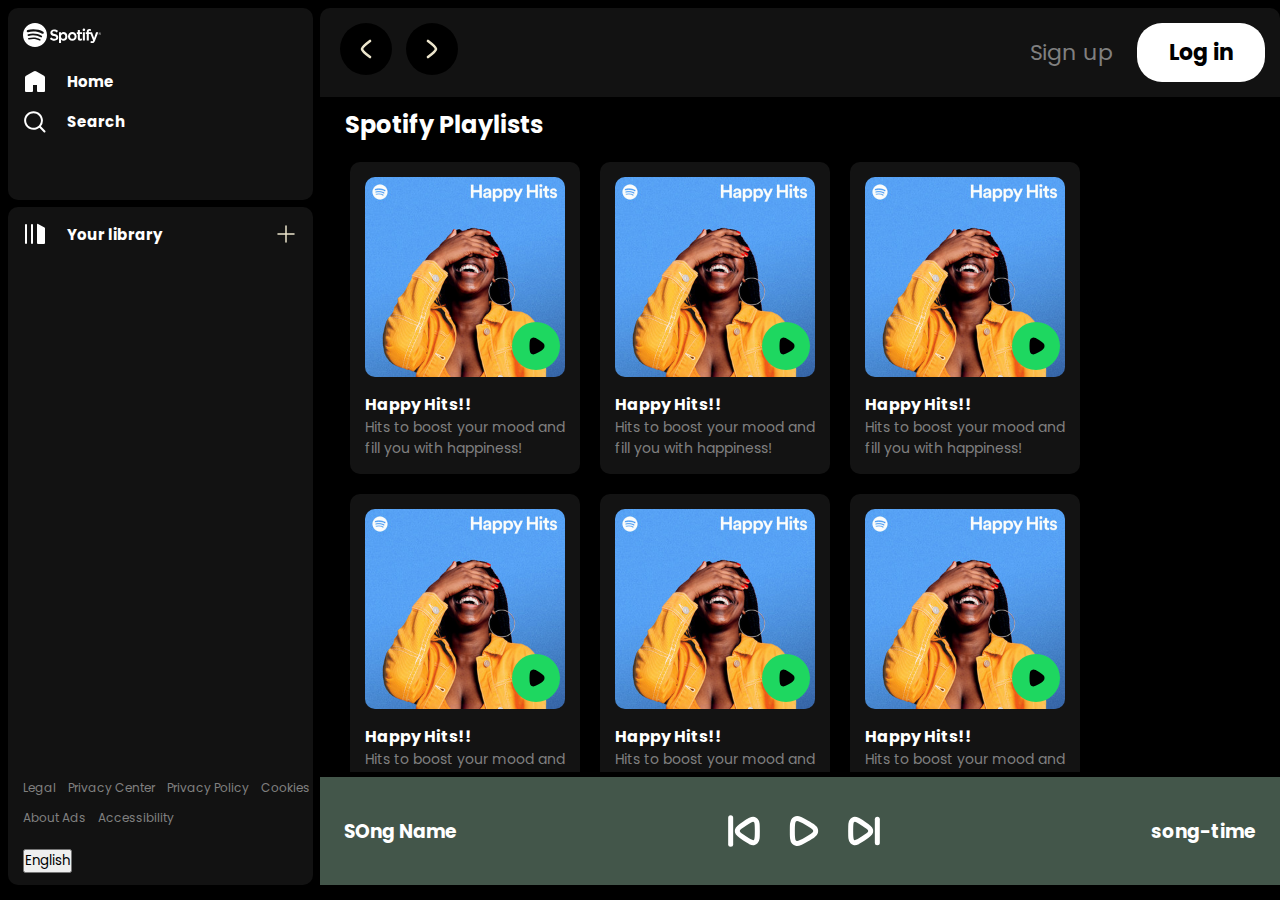
==== index.html @ 208f056e "song list fetching done library song list UI done list card remaining" ====
<!DOCTYPE html>
<html lang="en">

<!-- head -->

<head>
      <!-- charset & viewport -->
      <meta charset="UTF-8">
      <meta name="viewport" content="width=device-width, initial-scale=1.0">

      <!-- author -->
      <meta name="author" content="Himanshu Gupta">

      <!-- description -->
      <meta name="description"
            content="Spotify : This is mode version of Spotify Web Application. This application has some cool feauters like it can automaticaly detect your systems music & audio files and display it to you. You can listen music and also use play, pause and stop like features.">

      <!-- title -->
      <title>Spotify - Web Player: Music for everyone</title>

      <!-- css -->
      <link rel="stylesheet" href="style.css">
      <link rel="stylesheet" href="utiliy.css">
</head>

<!-- body -->

<body>
      <div class="body flex">
            <div class="left">
                  <div class="home bg-grey rounded m-1_5 p-3">
                        <div class="logo">
                              <img class="invert" src="assets/logo.svg" alt="Spotify_logo">
                        </div>
                        <ul>
                              <li><img class="invert" src="assets/home.svg" alt="home">Home</li>
                              <li><img class="invert" src="assets/search.svg" alt="home">Search</li>
                        </ul>
                  </div>
                  <div class="library bg-grey rounded m-1_5 p-3">
                        <div class="flex justify-between">
                              <div class="heading">
                                    <img class="invert" src="assets/playlist.svg" alt="list_icon">
                                    <span>Your library</span>
                              </div>
                              <img class="invert" src="assets/add.svg" alt="add">
                        </div>
                        <div class="song-list my-3 bg-black rounded">
                              <ul class="songs"></ul>
                        </div>
                        <div class="footer">
                              <div class="footer-content">
                                    <div><a href="https://www.spotify.com/in-en/legal/"><span>Legal</span></a></div>
                                    <div><a href="https://www.spotify.com/in-en/privacy/"><span>Privacy
                                                      Center</span></a></div>
                                    <div><a href="https://www.spotify.com/in-en/legal/privacy-policy/"><span>Privacy
                                                      Policy</span></a></div>
                                    <div><a
                                                href="https://www.spotify.com/in-en/legal/cookies-policy/"><span>Cookies</span></a>
                                    </div>
                                    <div><a href="https://www.spotify.com/in-en/legal/privacy-policy/#s3"><span>About
                                                      Ads</span></a></div>
                                    <div><a
                                                href="https://www.spotify.com/in-en/accessibility/"><span>Accessibility</span></a>
                                    </div>
                              </div>
                              <div class="footer-btn">
                                    <button><span>English</span></button>
                              </div>
                        </div>
                  </div>
            </div>
            <div class="right rounded my-1_5">
                  <div class="header bg-grey p-3">
                        <div class="nav">
                              <img class="invert mx-1" src="assets/left.svg" alt="">
                              <img class="invert mx-1" src="assets/right.svg" alt="">
                        </div>
                        <div class="buttons">
                              <button class="btn-signup">Sign up</button>
                              <button class="btn-login">Log in</button>
                        </div>
                  </div>
                  <div class="playlists">
                        <h2 class="my-2 px-5">Spotify Playlists</h2>
                        <div class="card-container flex flex-wrap mx-4">
                              <div class="card flex flex-col p-3 m-2 rounded">
                                    <img src="assets/card_img.jpg" alt="">
                                    <div class="play">
                                          <img src="assets/playGreen.svg" alt="">
                                    </div>
                                    <div class="description mt-3">
                                          <h4>Happy Hits!!</h4>
                                          <p>Hits to boost your mood and fill you with happiness!</p>
                                    </div>
                              </div>
                              <div class="card flex flex-col p-3 m-2 rounded">
                                    <img src="assets/card_img.jpg" alt="">
                                    <div class="play">
                                          <img src="assets/playGreen.svg" alt="">
                                    </div>
                                    <div class="description mt-3">
                                          <h4>Happy Hits!!</h4>
                                          <p>Hits to boost your mood and fill you with happiness!</p>
                                    </div>
                              </div>
                              <div class="card flex flex-col p-3 m-2 rounded">
                                    <img src="assets/card_img.jpg" alt="">
                                    <div class="play">
                                          <img src="assets/playGreen.svg" alt="">
                                    </div>
                                    <div class="description mt-3">
                                          <h4>Happy Hits!!</h4>
                                          <p>Hits to boost your mood and fill you with happiness!</p>
                                    </div>
                              </div>
                              <div class="card flex flex-col p-3 m-2 rounded">
                                    <img src="assets/card_img.jpg" alt="">
                                    <div class="play">
                                          <img src="assets/playGreen.svg" alt="">
                                    </div>
                                    <div class="description mt-3">
                                          <h4>Happy Hits!!</h4>
                                          <p>Hits to boost your mood and fill you with happiness!</p>
                                    </div>
                              </div>
                              <div class="card flex flex-col p-3 m-2 rounded">
                                    <img src="assets/card_img.jpg" alt="">
                                    <div class="play">
                                          <img src="assets/playGreen.svg" alt="">
                                    </div>
                                    <div class="description mt-3">
                                          <h4>Happy Hits!!</h4>
                                          <p>Hits to boost your mood and fill you with happiness!</p>
                                    </div>
                              </div>
                              <div class="card flex flex-col p-3 m-2 rounded">
                                    <img src="assets/card_img.jpg" alt="">
                                    <div class="play">
                                          <img src="assets/playGreen.svg" alt="">
                                    </div>
                                    <div class="description mt-3">
                                          <h4>Happy Hits!!</h4>
                                          <p>Hits to boost your mood and fill you with happiness!</p>
                                    </div>
                              </div>
                              <div class="card flex flex-col p-3 m-2 rounded">
                                    <img src="assets/card_img.jpg" alt="">
                                    <div class="play">
                                          <img src="assets/playGreen.svg" alt="">
                                    </div>
                                    <div class="description mt-3">
                                          <h4>Happy Hits!!</h4>
                                          <p>Hits to boost your mood and fill you with happiness!</p>
                                    </div>
                              </div>
                              <div class="card flex flex-col p-3 m-2 rounded">
                                    <img src="assets/card_img.jpg" alt="">
                                    <div class="play">
                                          <img src="assets/playGreen.svg" alt="">
                                    </div>
                                    <div class="description mt-3">
                                          <h4>Happy Hits!!</h4>
                                          <p>Hits to boost your mood and fill you with happiness!</p>
                                    </div>
                              </div>
                              <div class="card flex flex-col p-3 m-2 rounded">
                                    <img src="assets/card_img.jpg" alt="">
                                    <div class="play">
                                          <img src="assets/playGreen.svg" alt="">
                                    </div>
                                    <div class="description mt-3">
                                          <h4>Happy Hits!!</h4>
                                          <p>Hits to boost your mood and fill you with happiness!</p>
                                    </div>
                              </div>
                              <div class="card flex flex-col p-3 m-2 rounded">
                                    <img src="assets/card_img.jpg" alt="">
                                    <div class="play">
                                          <img src="assets/playGreen.svg" alt="">
                                    </div>
                                    <div class="description mt-3">
                                          <h4>Happy Hits!!</h4>
                                          <p>Hits to boost your mood and fill you with happiness!</p>
                                    </div>
                              </div>
                              <div class="card flex flex-col p-3 m-2 rounded">
                                    <img src="assets/card_img.jpg" alt="">
                                    <div class="play">
                                          <img src="assets/playGreen.svg" alt="">
                                    </div>
                                    <div class="description mt-3">
                                          <h4>Happy Hits!!</h4>
                                          <p>Hits to boost your mood and fill you with happiness!</p>
                                    </div>
                              </div>
                              <div class="card flex flex-col p-3 m-2 rounded">
                                    <img src="assets/card_img.jpg" alt="">
                                    <div class="play">
                                          <img src="assets/playGreen.svg" alt="">
                                    </div>
                                    <div class="description mt-3">
                                          <h4>Happy Hits!!</h4>
                                          <p>Hits to boost your mood and fill you with happiness!</p>
                                    </div>
                              </div>
                              <div class="card flex flex-col p-3 m-2 rounded">
                                    <img src="assets/card_img.jpg" alt="">
                                    <div class="play">
                                          <img src="assets/playGreen.svg" alt="">
                                    </div>
                                    <div class="description mt-3">
                                          <h4>Happy Hits!!</h4>
                                          <p>Hits to boost your mood and fill you with happiness!</p>
                                    </div>
                              </div>
                        </div>
                        <div id="divCurrentSong" class="playbar flex justify-between items-center">
                              <div class="song-info">
                                    <h3>SOng Name</h3>
                              </div>
                              <div class="song-btn flex">
                                    <img class="invert btn" src="assets/pre.svg" alt="pre">
                                    <img class="invert btn" src="assets/play.svg" alt="play/pause">
                                    <img class="invert btn" src="assets/next.svg" alt="next">
                              </div>
                              <div class="song-time">
                                    <h3>song-time</h3>
                              </div>
                        </div>
                  </div>
            </div>
      </div>
      <script src="script.js"></script>
</body>

</html>
---- style.css ----
@import url('https://fonts.googleapis.com/css2?family=Poppins:wght@100;200;300;400;500;600;700;800;900&display=swap');

* {
      margin: 0;
      padding: 0;
      font-family: 'Poppins', sans-serif;
}

body {
      background-color: black;
      color: white;
}

.left {
      width: 25vw;
      position: relative;
}

.home {
      height: 18vh;
}

.home ul li {
      list-style: none;
      font-weight: 700;
      font-size: 15px;
      display: flex;
      gap: 20px;
      padding-top: 16px;
}

.library {
      height: 72vh;
}

.heading {
      font-weight: 700;
      font-size: 15px;
      display: flex;
      gap: 20px;
      align-items: center;
}

.home ul img,
.heading img {
      width: 24px;
}

.right {
      width: 75vw;
      position: relative;
}

.footer {
      position: absolute;
      bottom: 0;
      margin: 20px 0px;
}

.footer-content {
      display: flex;
      flex-wrap: wrap;
      font-size: 12px;
      justify-items: center;
      align-items: center;
      gap: 12px;
      margin: 20px 0px;
}

.footer-content a {
      text-decoration: none;
      color: grey;
}

.header {
      display: flex;
      justify-content: space-between;
      align-items: center;
      /* z-index: 1; */
      /* position: sticky;
      top: 7.5px; */
      /* height: 6vh; */
      border-top-right-radius: inherit;
      border-top-left-radius: inherit;
}

.header img {
      background-color: white;
      border-radius: 50%;
      padding: 10px;
      color: white;
}

.playlists {
      overflow-y: auto;
      max-height: 75vh;
}

.card {
      width: 200px;
      background: #131313;
      position: relative;
      transition: all 0.15s linear;
}

.card:hover {
      cursor: pointer;
      background-color: #252525;
}

.card img {
      object-fit: contain;
      width: 100%;
      border-radius: inherit;
}

.card .description h4 {
      font-size: 16px;
      font-weight: 700;
}

.card .description p {
      font-size: 14px;
      color: grey;
}

.card .play {
      position: absolute;
      width: 48px;
      height: 48px;
      right: 20px;
      top: 160px;
      border-radius: 50%;
      background-color: #1ed760;
}

.play:hover {
      background-color: #1fdf64;
      width: 50px;
      height: 50px;
      cursor: pointer;
      /* right: 20px;
      top: 160px;
      opacity: 1; */
}

.btn-signup {
      color: grey;
      background-color: transparent;
      font-size: 22px;
      border: none;
      margin-right: 20px;
}

.btn-signup:hover {
      color: white;
      cursor: pointer;
      font-size: 24px;
}

.btn-login {
      color: black;
      background-color: white;
      font-size: 22px;
      font-weight: bold;
      padding: 11px 30px;
      border-radius: 25px;
      border-color: transparent;
}

.btn-login:hover {
      background-color: rgb(243, 236, 236);
      cursor: pointer;
      font-size: 23px;
}

.playbar {
      position: absolute;
      bottom: 0;
      background-color: #43564a;
      width: 100%;
      padding: 24px;
      box-sizing: border-box;
      height: 12vh;
}

.playbar .song-btn {
      gap: 20px;
      size: 25px;
}

.song-btn>img {
      width: 40px;
}

.library .song-list .songs {
      overflow-y: auto;
      max-height: 52vh;
      padding: 0px 24px;
}

.songs > li{
      padding: 6px 0px;
      /* list-style: none; */
}
---- utiliy.css ----
/* not in use  */
.border-red-2px {
      border: 2px solid red;
      margin: 3px;
}

.flex {
      display: flex;
}

.justify-center {
      justify-content: center;
}

.justify-between {
      justify-content: space-between;
}

.items-center {
      align-items: center;
}

.flex-col {
      flex-direction: column;
}

.flex-wrap {
      flex-wrap: wrap;
}

.bg-grey {
      background: #121212;
      color: white;
}

/* not in use  */
.bg-black {
      background: black;
      color: white;
}

/* not in use  */
.border-black-1px {
      border: 1px solid black;
}

.invert {
      filter: invert(1);
}

.rounded {
      border-radius: 10px;
}

.my-1 {
      margin-top: 5px;
      margin-bottom: 5px;
}

.my-1_5 {
      margin-top: 7.5px;
      margin-bottom: 7.5px;
}

/* not in use  */
.my-2 {
      margin-top: 10px;
      margin-bottom: 10px;
}

/* not in use  */
.my-3 {
      margin-top: 15px;
      margin-bottom: 15px;
}

/* not in use  */
.my-4 {
      margin-top: 20px;
      margin-bottom: 20px;
}

.my-5 {
      margin-top: 25px;
      margin-bottom: 25px;
}

.mt-1 {
      margin-top: 5px;
}

.mt-1_5 {
      margin-top: 7.5px;
}

/* not in use  */
.mt-2 {
      margin-top: 10px;
}

/* not in use  */
.mt-3 {
      margin-top: 15px;
}

/* not in use  */
.mt-4 {
      margin-top: 20px;
}

.mt-5 {
      margin-top: 25px;
}

/* not in use  */
.mx-1 {
      margin-left: 5px;
      margin-right: 5px;
}

/* not in use  */
.mx-2 {
      margin-left: 10px;
      margin-right: 10px;
}

/* not in use  */
.mx-3 {
      margin-left: 15px;
      margin-right: 15px;
}

/* not in use  */
.mx-4 {
      margin-left: 20px;
      margin-right: 20px;
}

.mx-5 {
      margin-left: 25px;
      margin-right: 25px;
}

.m-1 {
      margin: 5px;
}

.m-1_5 {
      margin: 7.5px;
}

.m-2 {
      margin: 10px;
}

.m-3 {
      margin: 15px;
}

/* not in use  */
.m-4 {
      margin: 20px;
}

.m-5 {
      margin: 25px;
}

/* not in use  */
.p-1 {
      padding: 5px;
}

.p-2 {
      padding: 10px;
}

.p-3 {
      padding: 15px;
}

.p-4 {
      padding: 20px;
}

.p-5 {
      padding: 25px;
}

/* not in use  */
.px-1 {
      padding-left: 5px;
      padding-right: 5px;
}

/* not in use  */
.px-2 {
      padding-left: 10px;
      padding-right: 10px;
}

/* not in use  */
.px-3 {
      padding-left: 15px;
      padding-right: 15px;
}

/* not in use  */
.px-4 {
      padding-left: 20px;
      padding-right: 20px;
}

.px-5 {
      padding-left: 25px;
      padding-right: 25px;
}

.btn:hover{
      cursor: pointer;
}

/* .btn-black{
      background-color: black;
      color: white;
}

.btn-white{
      background-color: white;
      color: black;
}

.btn-black:hover{
      cursor: pointer;
      background-color: rgb(21, 21, 21);
}

.btn-white:hover{
      cursor: pointer;
      background-color: rgb(246, 239, 239)
} */

/* WebKit (Chrome, Safari) scrollbar styling */
::-webkit-scrollbar {
      width: 12px;
}

::-webkit-scrollbar-thumb {
      background-color: #333;
      /* Dark color for the thumb */
      border-radius: 6px;
}

::-webkit-scrollbar-track {
      background-color: #666;
      /* Track color */
}

/* General styling for both WebKit and Firefox */
body {
      scrollbar-width: thin;
      /* For Firefox */
}

/* Optional: hide the scrollbar when not scrolling */
/* Uncomment the following line if you want to hide the scrollbar when not scrolling */
/* body { overflow: -moz-scrollbars-none; } */
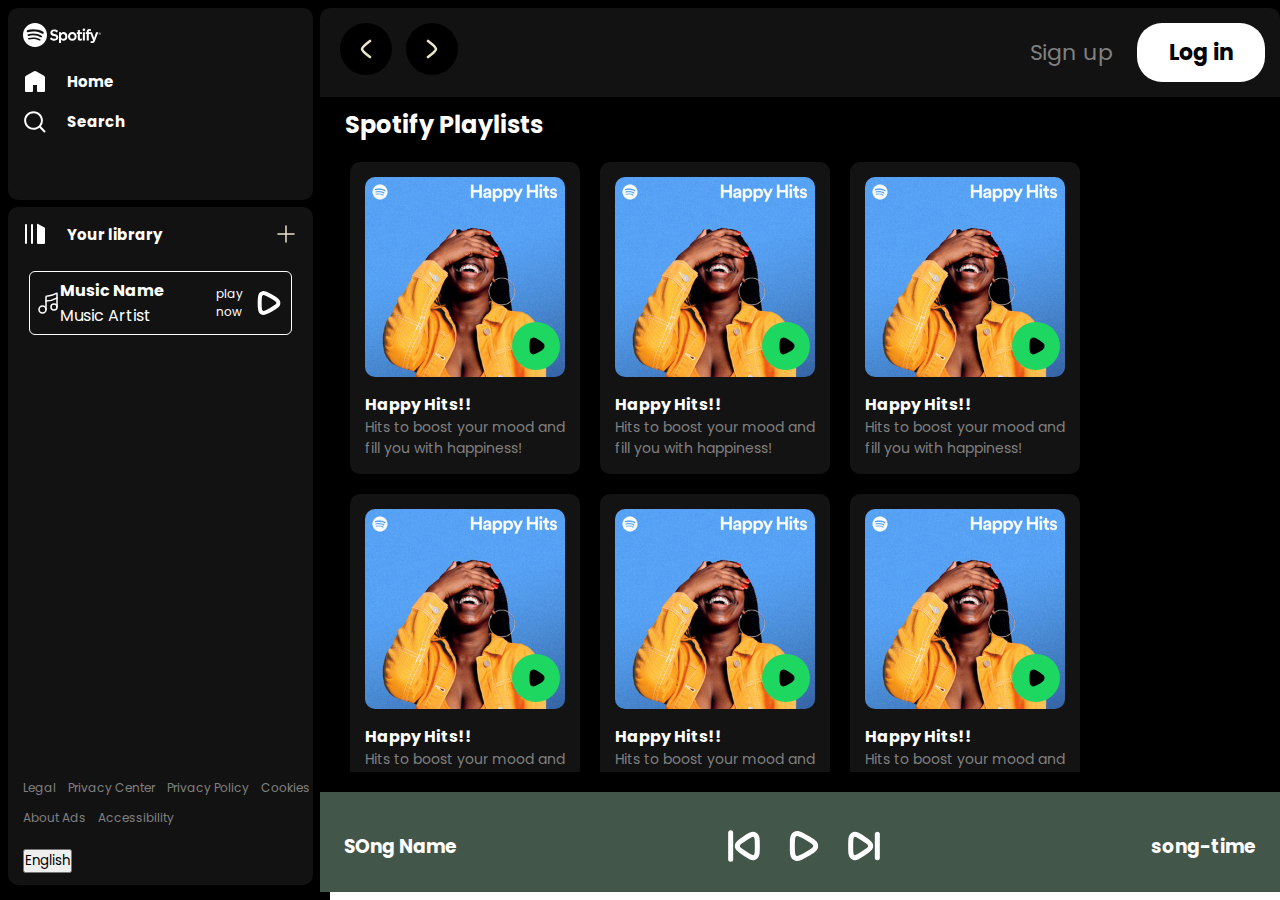
==== commit d9fcd89b: "music cards UI done" ====
--- a/index.html
+++ b/index.html
@@ -33,8 +33,8 @@
                               <img class="invert" src="assets/logo.svg" alt="Spotify_logo">
                         </div>
                         <ul>
-                              <li><img class="invert" src="assets/home.svg" alt="home">Home</li>
-                              <li><img class="invert" src="assets/search.svg" alt="home">Search</li>
+                              <li class="btn"><img class="invert" src="assets/home.svg" alt="home">Home</li>
+                              <li class="btn"><img class="invert" src="assets/search.svg" alt="home">Search</li>
                         </ul>
                   </div>
                   <div class="library bg-grey rounded m-1_5 p-3">
@@ -45,8 +45,20 @@
                               </div>
                               <img class="invert" src="assets/add.svg" alt="add">
                         </div>
-                        <div class="song-list my-3 bg-black rounded">
-                              <ul class="songs"></ul>
+                        <div class="song-list my-3 rounded">
+                              <ul class="songs">
+                                    <li class="my-2">
+                                          <img class="invert" src="assets/music.svg" alt="music">
+                                          <div class="info">
+                                                <div><b>Music Name</b></div>
+                                                <div>Music Artist</div>
+                                          </div>
+                                          <div class="play-now flex items-center">
+                                                <span>play now</span>
+                                                <img class="invert" src="assets/play.svg" alt="">
+                                          </div>
+                                    </li>
+                              </ul>
                         </div>
                         <div class="footer">
                               <div class="footer-content">
@@ -73,8 +85,8 @@
             <div class="right rounded my-1_5">
                   <div class="header bg-grey p-3">
                         <div class="nav">
-                              <img class="invert mx-1" src="assets/left.svg" alt="">
-                              <img class="invert mx-1" src="assets/right.svg" alt="">
+                              <img class="invert mx-1 btn" src="assets/left.svg" alt="">
+                              <img class="invert mx-1 btn" src="assets/right.svg" alt="">
                         </div>
                         <div class="buttons">
                               <button class="btn-signup">Sign up</button>
@@ -227,6 +239,11 @@
                               <div class="song-time">
                                     <h3>song-time</h3>
                               </div>
+                              <div class="seekbar">
+                                    <div class="circle">
+                                          
+                                    </div>
+                              </div>
                         </div>
                   </div>
             </div>
--- a/style.css
+++ b/style.css
@@ -175,10 +175,10 @@
 }
 
 .playbar {
-      position: absolute;
+      position: fixed;
       bottom: 0;
       background-color: #43564a;
-      width: 100%;
+      width: 75vw;
       padding: 24px;
       box-sizing: border-box;
       height: 12vh;
@@ -194,12 +194,49 @@
 }
 
 .library .song-list .songs {
-      overflow-y: auto;
+      overflow: auto;
       max-height: 52vh;
-      padding: 0px 24px;
+      padding: 0px 6px;
 }
 
 .songs > li{
-      padding: 6px 0px;
-      /* list-style: none; */
+      padding: 6px;
+      display: flex;
+      justify-content: space-between;
+      cursor: pointer;
+      align-items: center;
+      border: 1px solid white;
+      border-radius: 6px;
+}
+
+.songs > li > .info{
+      width: 234px;
+}
+
+.play-now{
+      gap: 10px;
+}
+
+.play-now > img{
+      height: 32px;
+}
+
+.play-now>span{
+      font-size: 12px;
+}
+
+.playbar .seekbar{
+      position: absolute;
+      bottom: 0;
+      right: 0;
+      background-color: white;
+      height: 8px;
+      width: 100%;
+}
+
+.seekbar .circle{
+      width: 1%;
+      height: 100%;
+      background-color: black;
+      transition: width 0.2s ease-out;
 }--- a/utiliy.css
+++ b/utiliy.css
@@ -216,7 +216,7 @@
       padding-right: 25px;
 }
 
-.btn:hover{
+.btn{
       cursor: pointer;
 }
 
@@ -242,7 +242,7 @@
 
 /* WebKit (Chrome, Safari) scrollbar styling */
 ::-webkit-scrollbar {
-      width: 12px;
+      width: 8px;
 }
 
 ::-webkit-scrollbar-thumb {
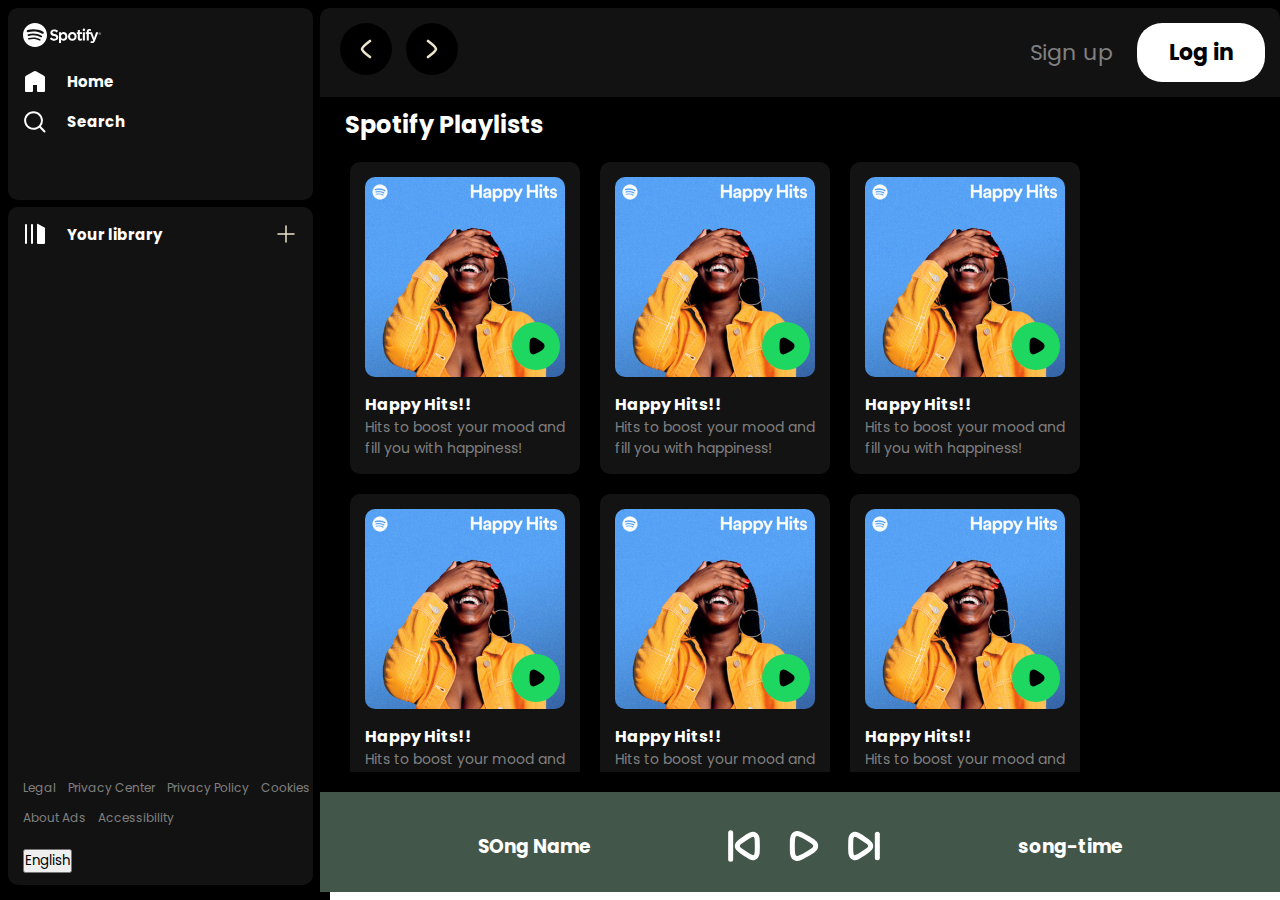
==== commit 59acc8c8: "play pause functionality added" ====
--- a/index.html
+++ b/index.html
@@ -47,7 +47,7 @@
                         </div>
                         <div class="song-list my-3 rounded">
                               <ul class="songs">
-                                    <li class="my-2">
+                                    <!-- <li class="my-2">
                                           <img class="invert" src="assets/music.svg" alt="music">
                                           <div class="info">
                                                 <div><b>Music Name</b></div>
@@ -57,7 +57,7 @@
                                                 <span>play now</span>
                                                 <img class="invert" src="assets/play.svg" alt="">
                                           </div>
-                                    </li>
+                                    </li> -->
                               </ul>
                         </div>
                         <div class="footer">
@@ -227,21 +227,20 @@
                                     </div>
                               </div>
                         </div>
-                        <div id="divCurrentSong" class="playbar flex justify-between items-center">
+                        <div id="divCurrentSong" class="playbar flex justify-evenly items-center">
                               <div class="song-info">
                                     <h3>SOng Name</h3>
                               </div>
                               <div class="song-btn flex">
-                                    <img class="invert btn" src="assets/pre.svg" alt="pre">
-                                    <img class="invert btn" src="assets/play.svg" alt="play/pause">
-                                    <img class="invert btn" src="assets/next.svg" alt="next">
+                                    <img id="previous" class="invert btn" src="assets/pre.svg" alt="pre">
+                                    <img id="play/pause" class="invert btn" src="assets/play.svg" alt="play/pause">
+                                    <img id="next" class="invert btn" src="assets/next.svg" alt="next">
                               </div>
                               <div class="song-time">
                                     <h3>song-time</h3>
                               </div>
                               <div class="seekbar">
                                     <div class="circle">
-                                          
                                     </div>
                               </div>
                         </div>
--- a/utiliy.css
+++ b/utiliy.css
@@ -14,6 +14,10 @@
 
 .justify-between {
       justify-content: space-between;
+}
+
+.justify-evenly {
+      justify-content: space-evenly;
 }
 
 .items-center {
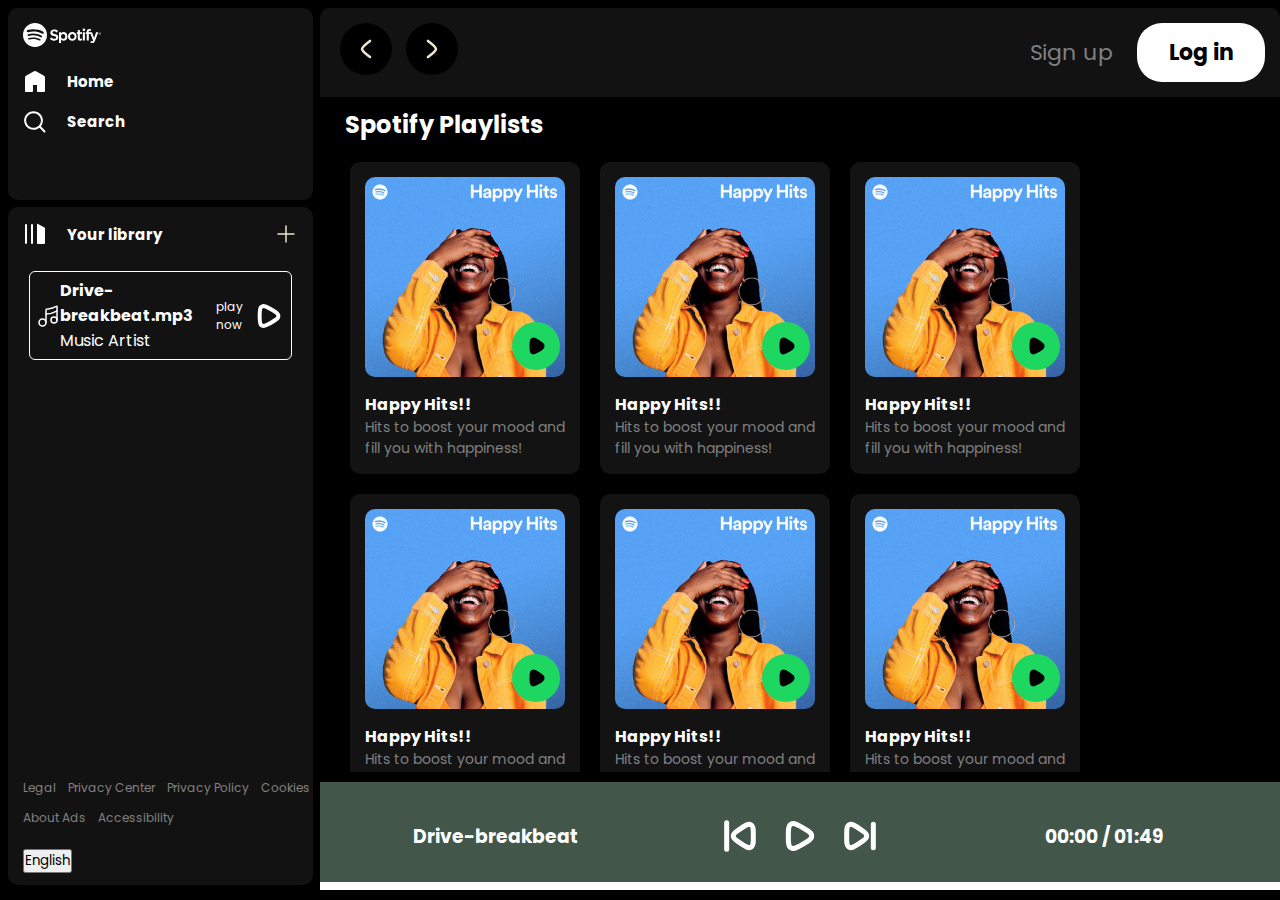
==== commit ab74083c: "seekbar pointer update synced seekbar click update remaining" ====
--- a/index.html
+++ b/index.html
@@ -47,17 +47,17 @@
                         </div>
                         <div class="song-list my-3 rounded">
                               <ul class="songs">
-                                    <!-- <li class="my-2">
+                                    <li class="my-2">
                                           <img class="invert" src="assets/music.svg" alt="music">
                                           <div class="info">
-                                                <div><b>Music Name</b></div>
+                                                <div><b>Drive-breakbeat.mp3</b></div>
                                                 <div>Music Artist</div>
                                           </div>
                                           <div class="play-now flex items-center">
                                                 <span>play now</span>
                                                 <img class="invert" src="assets/play.svg" alt="">
                                           </div>
-                                    </li> -->
+                                    </li>
                               </ul>
                         </div>
                         <div class="footer">
@@ -227,9 +227,9 @@
                                     </div>
                               </div>
                         </div>
-                        <div id="divCurrentSong" class="playbar flex justify-evenly items-center">
+                        <div id="playbar" class="playbar">
                               <div class="song-info">
-                                    <h3>SOng Name</h3>
+                                    <h3>Drive-breakbeat</h3>
                               </div>
                               <div class="song-btn flex">
                                     <img id="previous" class="invert btn" src="assets/pre.svg" alt="pre">
@@ -237,10 +237,10 @@
                                     <img id="next" class="invert btn" src="assets/next.svg" alt="next">
                               </div>
                               <div class="song-time">
-                                    <h3>song-time</h3>
-                              </div>
-                              <div class="seekbar">
-                                    <div class="circle">
+                                    <h3>00:00 / 01:49</h3>
+                              </div>
+                              <div id="seekbar" class="seekbar">
+                                    <div id="pointer" class="circle">
                                     </div>
                               </div>
                         </div>
--- a/style.css
+++ b/style.css
@@ -176,12 +176,18 @@
 
 .playbar {
       position: fixed;
-      bottom: 0;
+      bottom: 10px;
       background-color: #43564a;
       width: 75vw;
       padding: 24px;
       box-sizing: border-box;
       height: 12vh;
+      display: grid;
+      grid-template-columns: 1fr 1fr 1fr;
+      justify-content: center;
+      align-items: center;
+      align-content: center;
+      justify-items: center;
 }
 
 .playbar .song-btn {
@@ -199,7 +205,7 @@
       padding: 0px 6px;
 }
 
-.songs > li{
+.songs>li {
       padding: 6px;
       display: flex;
       justify-content: space-between;
@@ -209,23 +215,23 @@
       border-radius: 6px;
 }
 
-.songs > li > .info{
+.songs>li>.info {
       width: 234px;
 }
 
-.play-now{
+.play-now {
       gap: 10px;
 }
 
-.play-now > img{
+.play-now>img {
       height: 32px;
 }
 
-.play-now>span{
+.play-now>span {
       font-size: 12px;
 }
 
-.playbar .seekbar{
+.playbar .seekbar {
       position: absolute;
       bottom: 0;
       right: 0;
@@ -234,8 +240,12 @@
       width: 100%;
 }
 
-.seekbar .circle{
-      width: 1%;
+.seekbar:hover{
+      cursor: pointer;
+}
+
+.seekbar .circle {
+      width: 0%;
       height: 100%;
       background-color: black;
       transition: width 0.2s ease-out;
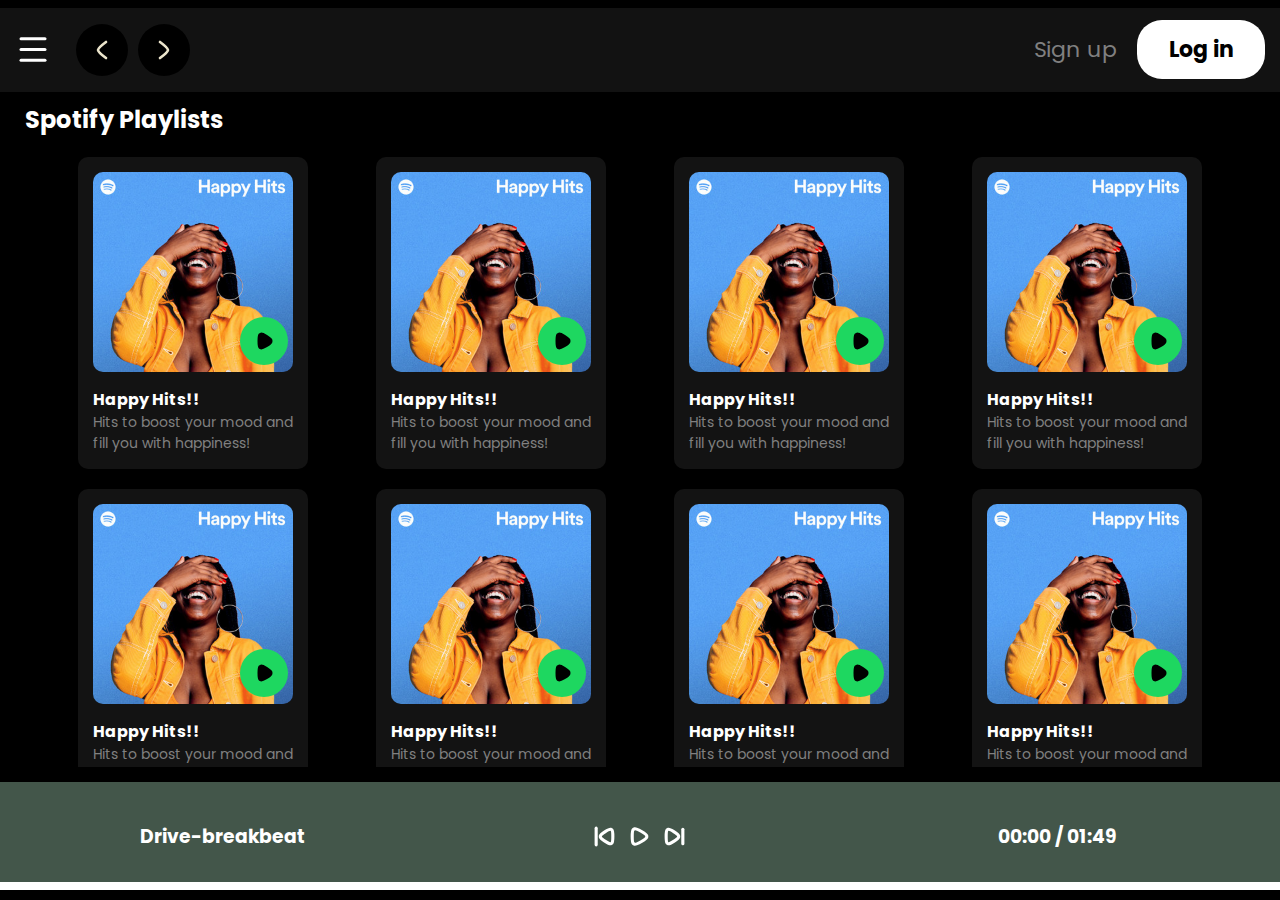
==== commit 04068913: "responsive UI almost done | some bugs remain" ====
--- a/index.html
+++ b/index.html
@@ -27,10 +27,11 @@
 
 <body>
       <div class="body flex">
-            <div class="left">
+            <div id="left" class="left">
                   <div class="home bg-grey rounded m-1_5 p-3">
-                        <div class="logo">
+                        <div class="logo flex items-center justify-between">
                               <img class="invert" src="assets/logo.svg" alt="Spotify_logo">
+                              <img id="close" class="invert btn" src="assets/close.svg" alt="close">
                         </div>
                         <ul>
                               <li class="btn"><img class="invert" src="assets/home.svg" alt="home">Home</li>
@@ -83,19 +84,22 @@
                   </div>
             </div>
             <div class="right rounded my-1_5">
-                  <div class="header bg-grey p-3">
-                        <div class="nav">
-                              <img class="invert mx-1 btn" src="assets/left.svg" alt="">
-                              <img class="invert mx-1 btn" src="assets/right.svg" alt="">
-                        </div>
-                        <div class="buttons">
-                              <button class="btn-signup">Sign up</button>
-                              <button class="btn-login">Log in</button>
+                  <div class="header-container bg-grey p-3 flex items-center">
+                        <img id="hamburger" class="invert btn hamburger" src="assets/hamburger.svg" alt="menu">
+                        <div class="header">
+                              <div class="nav flex items-center">
+                                    <img class="invert mx-1 btn" src="assets/left.svg" alt="">
+                                    <img class="invert mx-1 btn" src="assets/right.svg" alt="">
+                              </div>
+                              <div class="buttons flex items-center">
+                                    <button class="btn-signup">Sign up</button>
+                                    <button class="btn-login">Log in</button>
+                              </div>
                         </div>
                   </div>
                   <div class="playlists">
                         <h2 class="my-2 px-5">Spotify Playlists</h2>
-                        <div class="card-container flex flex-wrap mx-4">
+                        <div class="card-container flex flex-wrap justify-evenly mx-4">
                               <div class="card flex flex-col p-3 m-2 rounded">
                                     <img src="assets/card_img.jpg" alt="">
                                     <div class="play">
--- a/style.css
+++ b/style.css
@@ -23,19 +23,28 @@
 .home ul li {
       list-style: none;
       font-weight: 700;
-      font-size: 15px;
+      font-size: 20px;
       display: flex;
       gap: 20px;
       padding-top: 16px;
 }
 
+.home .logo img:first-child {
+      width: 132px;
+}
+
+.home .logo img:last-child {
+      width: 25px;
+      display: none;
+}
+
 .library {
       height: 72vh;
 }
 
 .heading {
       font-weight: 700;
-      font-size: 15px;
+      font-size: 20px;
       display: flex;
       gap: 20px;
       align-items: center;
@@ -60,7 +69,7 @@
 .footer-content {
       display: flex;
       flex-wrap: wrap;
-      font-size: 12px;
+      font-size: 16px;
       justify-items: center;
       align-items: center;
       gap: 12px;
@@ -72,19 +81,31 @@
       color: grey;
 }
 
+.header-container {
+      gap: 20px;
+      height: 6vh;
+      overflow-y: hidden;
+}
+
 .header {
       display: flex;
       justify-content: space-between;
       align-items: center;
-      /* z-index: 1; */
-      /* position: sticky;
-      top: 7.5px; */
-      /* height: 6vh; */
+      width: 100%;
       border-top-right-radius: inherit;
       border-top-left-radius: inherit;
 }
 
-.header img {
+.header .buttons{
+      gap:20px;
+}
+
+.hamburger {
+      display: none;
+      width: 38px;
+}
+
+.header>div>img {
       background-color: white;
       border-radius: 50%;
       padding: 10px;
@@ -149,7 +170,7 @@
       background-color: transparent;
       font-size: 22px;
       border: none;
-      margin-right: 20px;
+      /* margin-right: 20px; */
 }
 
 .btn-signup:hover {
@@ -188,15 +209,15 @@
       align-items: center;
       align-content: center;
       justify-items: center;
+      gap: 20px;
 }
 
 .playbar .song-btn {
-      gap: 20px;
-      size: 25px;
+      gap: 10px;
 }
 
 .song-btn>img {
-      width: 40px;
+      width: 25px;
 }
 
 .library .song-list .songs {
@@ -208,11 +229,12 @@
 .songs>li {
       padding: 6px;
       display: flex;
-      justify-content: space-between;
+      justify-content: space-around;
       cursor: pointer;
       align-items: center;
       border: 1px solid white;
       border-radius: 6px;
+      gap: 10px;
 }
 
 .songs>li>.info {
@@ -240,7 +262,7 @@
       width: 100%;
 }
 
-.seekbar:hover{
+.seekbar:hover {
       cursor: pointer;
 }
 
@@ -249,4 +271,71 @@
       height: 100%;
       background-color: black;
       transition: width 0.2s ease-out;
-}+}
+
+@media screen and (min-width: 1369px) and (max-width: 1643px) {
+      .left {
+            width: 30vw;
+      }
+
+      .right {
+            width: 70vw;
+      }
+}
+
+@media screen and (max-width: 1369px) {
+      .home .logo img:last-child {
+            display: block;
+      }
+
+      .left {
+            width: 25vw;
+            position: absolute;
+            left: -100%;
+      }
+
+      .right,
+      .playbar {
+            width: 100vw;
+      }
+
+      .hamburger {
+            display: block;
+      }
+}
+
+@media screen and (max-width: 440px) {
+      .btn-signup {
+            font-size: 12px;
+      }
+
+      .btn-signup:hover {
+            font-size: 14px;
+      }
+
+      .btn-login {
+            font-size: 12px;
+            padding: 6px 15px;
+      }
+
+      .btn-login:hover {
+            font-size: 14px;
+      }
+
+      .header>div>img {
+            padding: 5px;
+            width: 16px;
+      }
+      .hamburger{
+            width: 28px;
+      }
+      .footer-content {
+            font-size: 12px;
+      }
+}
+
+/* @media screen and (max-width: 398px) {
+      .play-now span{
+            display: none;
+      }
+} */--- a/utiliy.css
+++ b/utiliy.css
@@ -2,6 +2,10 @@
 .border-red-2px {
       border: 2px solid red;
       margin: 3px;
+}
+
+.none{
+      display: none;
 }
 
 .flex {
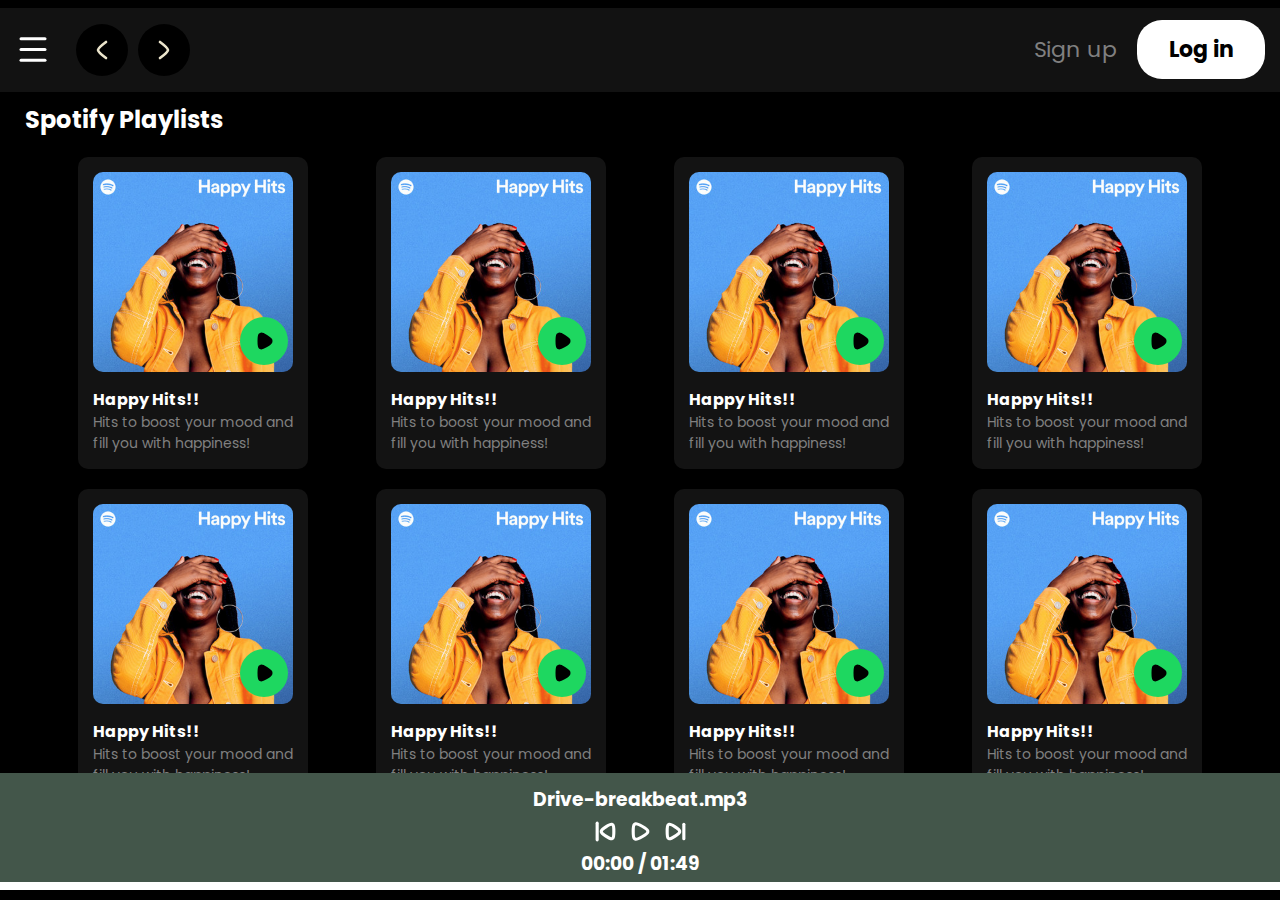
==== commit b573441b: "responsive UI complete | Song function working fine | volume and key pressing feature remaining" ====
--- a/index.html
+++ b/index.html
@@ -28,7 +28,7 @@
 <body>
       <div class="body flex">
             <div id="left" class="left">
-                  <div class="home bg-grey rounded m-1_5 p-3">
+                  <div class="home bg-grey rounded m-1_5 p-3 flex flex-col justify-between">
                         <div class="logo flex items-center justify-between">
                               <img class="invert" src="assets/logo.svg" alt="Spotify_logo">
                               <img id="close" class="invert btn" src="assets/close.svg" alt="close">
@@ -233,7 +233,7 @@
                         </div>
                         <div id="playbar" class="playbar">
                               <div class="song-info">
-                                    <h3>Drive-breakbeat</h3>
+                                    <h3>Drive-breakbeat.mp3</h3>
                               </div>
                               <div class="song-btn flex">
                                     <img id="previous" class="invert btn" src="assets/pre.svg" alt="pre">
--- a/style.css
+++ b/style.css
@@ -14,6 +14,7 @@
 .left {
       width: 25vw;
       position: relative;
+      max-height: 100vh;
 }
 
 .home {
@@ -38,8 +39,8 @@
       display: none;
 }
 
-.library {
-      height: 72vh;
+.left .library {
+      height: 72.4vh;
 }
 
 .heading {
@@ -96,8 +97,8 @@
       border-top-left-radius: inherit;
 }
 
-.header .buttons{
-      gap:20px;
+.header .buttons {
+      gap: 20px;
 }
 
 .hamburger {
@@ -114,7 +115,7 @@
 
 .playlists {
       overflow-y: auto;
-      max-height: 75vh;
+      max-height: 76vh;
 }
 
 .card {
@@ -202,7 +203,8 @@
       width: 75vw;
       padding: 24px;
       box-sizing: border-box;
-      height: 12vh;
+      height: auto;
+      min-height: 12vh;
       display: grid;
       grid-template-columns: 1fr 1fr 1fr;
       justify-content: center;
@@ -239,6 +241,7 @@
 
 .songs>li>.info {
       width: 234px;
+      word-break: break-all;
 }
 
 .play-now {
@@ -273,7 +276,7 @@
       transition: width 0.2s ease-out;
 }
 
-@media screen and (min-width: 1369px) and (max-width: 1643px) {
+/* @media screen and (min-width: 1369px) and (max-width: 1643px) {
       .left {
             width: 30vw;
       }
@@ -281,7 +284,7 @@
       .right {
             width: 70vw;
       }
-}
+} */
 
 @media screen and (max-width: 1369px) {
       .home .logo img:last-child {
@@ -302,6 +305,17 @@
       .hamburger {
             display: block;
       }
+
+      .playbar {
+            display: flex;
+            flex-direction: column;
+            gap: 5px;
+            padding: 12px;
+      }
+
+      .playbar h3 {
+            text-align: center;
+      }
 }
 
 @media screen and (max-width: 440px) {
@@ -326,16 +340,22 @@
             padding: 5px;
             width: 16px;
       }
-      .hamburger{
+
+      .hamburger {
             width: 28px;
       }
+
       .footer-content {
             font-size: 12px;
       }
-}
-
-/* @media screen and (max-width: 398px) {
-      .play-now span{
-            display: none;
-      }
-} */+
+      .header-container {
+            height: 4vh;
+      }
+
+      .playlists {
+            max-height: 77vh;
+      }
+}
+
+@media screen and (max-width: 769px) {}--- a/utiliy.css
+++ b/utiliy.css
@@ -4,7 +4,7 @@
       margin: 3px;
 }
 
-.none{
+.none {
       display: none;
 }
 
@@ -224,7 +224,7 @@
       padding-right: 25px;
 }
 
-.btn{
+.btn {
       cursor: pointer;
 }
 
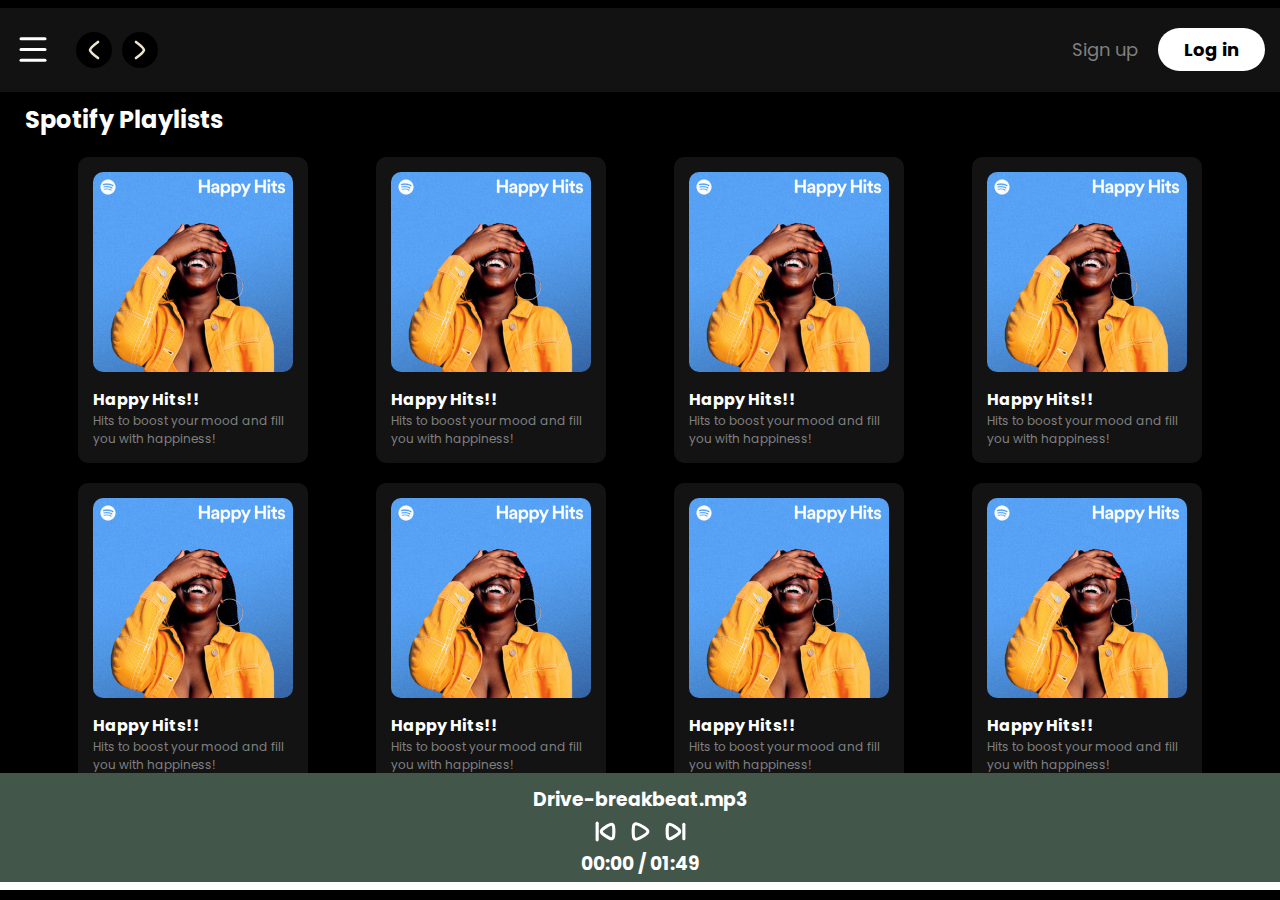
==== commit f68dc361: "Update index.html" ====
--- a/index.html
+++ b/index.html
@@ -13,8 +13,11 @@
 
       <!-- description -->
       <meta name="description"
-            content="Spotify : This is mode version of Spotify Web Application. This application has some cool feauters like it can automaticaly detect your systems music & audio files and display it to you. You can listen music and also use play, pause and stop like features.">
-
+            content="Spotify: This is a mode version of Spotify Web Application. This application has some cool features like it can automaticaly detect your systems music & audio files and display it to you. You can listen music and also use play, pause and stop like features.">
+
+      <!-- Icon -->
+      <link rel="icon" href="%PUBLIC_URL%/favicon.ico" />
+      
       <!-- title -->
       <title>Spotify - Web Player: Music for everyone</title>
 
@@ -254,4 +257,4 @@
       <script src="script.js"></script>
 </body>
 
-</html>+</html>
--- a/style.css
+++ b/style.css
@@ -1,4 +1,9 @@
 @import url('https://fonts.googleapis.com/css2?family=Poppins:wght@100;200;300;400;500;600;700;800;900&display=swap');
+
+:root{
+      --opacity: 0;
+      --right:200px;
+}
 
 * {
       margin: 0;
@@ -14,38 +19,39 @@
 .left {
       width: 25vw;
       position: relative;
-      max-height: 100vh;
+      min-height: 100vh;
+      overflow-y: auto;
 }
 
 .home {
-      height: 18vh;
+      height: 20vh;
 }
 
 .home ul li {
       list-style: none;
       font-weight: 700;
-      font-size: 20px;
+      font-size: 16px;
       display: flex;
       gap: 20px;
       padding-top: 16px;
 }
 
 .home .logo img:first-child {
-      width: 132px;
+      width: 120px;
 }
 
 .home .logo img:last-child {
-      width: 25px;
+      width: 20px;
       display: none;
 }
 
 .left .library {
-      height: 72.4vh;
+      height: 65vh;
 }
 
 .heading {
       font-weight: 700;
-      font-size: 20px;
+      font-size: 16px;
       display: flex;
       gap: 20px;
       align-items: center;
@@ -62,15 +68,15 @@
 }
 
 .footer {
-      position: absolute;
-      bottom: 0;
+      /* position: absolute; */
+      /* bottom: 0; */
       margin: 20px 0px;
 }
 
 .footer-content {
       display: flex;
       flex-wrap: wrap;
-      font-size: 16px;
+      font-size: 12px;
       justify-items: center;
       align-items: center;
       gap: 12px;
@@ -109,7 +115,7 @@
 .header>div>img {
       background-color: white;
       border-radius: 50%;
-      padding: 10px;
+      padding: 2px;
       color: white;
 }
 
@@ -128,6 +134,8 @@
 .card:hover {
       cursor: pointer;
       background-color: #252525;
+      --opacity:1;
+      --right:160px;
 }
 
 .card img {
@@ -142,7 +150,7 @@
 }
 
 .card .description p {
-      font-size: 14px;
+      font-size: 12px;
       color: grey;
 }
 
@@ -151,41 +159,37 @@
       width: 48px;
       height: 48px;
       right: 20px;
-      top: 160px;
+      top: var(--right);
+      opacity: var(--opacity);
       border-radius: 50%;
       background-color: #1ed760;
+      cursor: pointer;
+      transition: all 0.3s ease-out;
 }
 
 .play:hover {
       background-color: #1fdf64;
-      width: 50px;
-      height: 50px;
-      cursor: pointer;
-      /* right: 20px;
-      top: 160px;
-      opacity: 1; */
 }
 
 .btn-signup {
       color: grey;
       background-color: transparent;
-      font-size: 22px;
+      font-size: 18px;
       border: none;
-      /* margin-right: 20px; */
 }
 
 .btn-signup:hover {
       color: white;
       cursor: pointer;
-      font-size: 24px;
+      font-size: 20px;
 }
 
 .btn-login {
       color: black;
       background-color: white;
-      font-size: 22px;
+      font-size: 18px;
       font-weight: bold;
-      padding: 11px 30px;
+      padding: 6px 24px;
       border-radius: 25px;
       border-color: transparent;
 }
@@ -193,7 +197,7 @@
 .btn-login:hover {
       background-color: rgb(243, 236, 236);
       cursor: pointer;
-      font-size: 23px;
+      font-size: 19px;
 }
 
 .playbar {
@@ -223,9 +227,7 @@
 }
 
 .library .song-list .songs {
-      overflow: auto;
-      max-height: 52vh;
-      padding: 0px 6px;
+      min-height: 38vh;
 }
 
 .songs>li {
@@ -242,6 +244,7 @@
 .songs>li>.info {
       width: 234px;
       word-break: break-all;
+      font-size: 12px;
 }
 
 .play-now {
@@ -249,11 +252,11 @@
 }
 
 .play-now>img {
-      height: 32px;
+      height: 28px;
 }
 
 .play-now>span {
-      font-size: 12px;
+      font-size: 10px;
 }
 
 .playbar .seekbar {
@@ -276,16 +279,6 @@
       transition: width 0.2s ease-out;
 }
 
-/* @media screen and (min-width: 1369px) and (max-width: 1643px) {
-      .left {
-            width: 30vw;
-      }
-
-      .right {
-            width: 70vw;
-      }
-} */
-
 @media screen and (max-width: 1369px) {
       .home .logo img:last-child {
             display: block;
